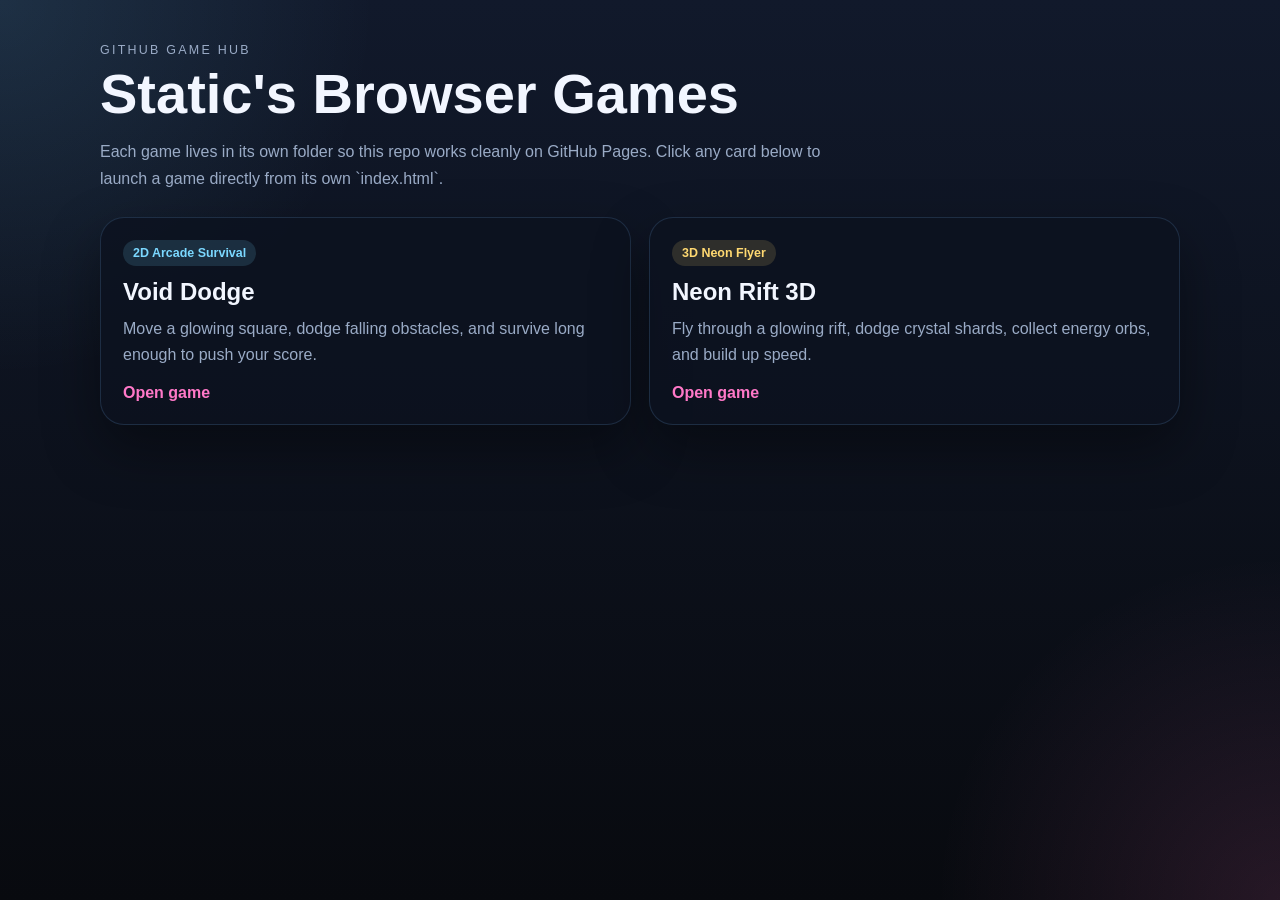
==== index.html @ f355d34e "first" ====
<!DOCTYPE html>
<html lang="en">
  <head>
    <meta charset="UTF-8" />
    <meta name="viewport" content="width=device-width, initial-scale=1.0" />
    <title>Static's Browser Games</title>
    <style>
      :root {
        color-scheme: dark;
        --bg0: #080a0f;
        --bg1: #11192b;
        --panel: rgba(12, 18, 32, 0.84);
        --panel-border: rgba(127, 187, 255, 0.16);
        --text: #f2f6ff;
        --muted: #9aabc6;
        --cyan: #7bd8ff;
        --gold: #ffd971;
        --pink: #ff78c8;
      }

      * {
        box-sizing: border-box;
      }

      body {
        margin: 0;
        min-height: 100vh;
        font-family: "Segoe UI", Tahoma, Geneva, Verdana, sans-serif;
        color: var(--text);
        background:
          radial-gradient(circle at top left, rgba(123, 216, 255, 0.12), transparent 24%),
          radial-gradient(circle at bottom right, rgba(255, 120, 200, 0.12), transparent 22%),
          linear-gradient(180deg, var(--bg1), var(--bg0));
      }

      main {
        width: min(1080px, calc(100vw - 28px));
        margin: 0 auto;
        padding: 40px 0 52px;
      }

      .hero {
        margin-bottom: 24px;
      }

      .eyebrow {
        margin: 0 0 8px;
        color: var(--muted);
        font-size: 0.78rem;
        letter-spacing: 0.18em;
        text-transform: uppercase;
      }

      h1 {
        margin: 0 0 12px;
        font-size: clamp(2rem, 5vw, 3.5rem);
      }

      .hero p {
        margin: 0;
        max-width: 760px;
        line-height: 1.7;
        color: var(--muted);
      }

      .grid {
        display: grid;
        grid-template-columns: repeat(auto-fit, minmax(280px, 1fr));
        gap: 18px;
      }

      .card {
        display: block;
        padding: 22px;
        border-radius: 24px;
        text-decoration: none;
        color: inherit;
        background: var(--panel);
        border: 1px solid var(--panel-border);
        box-shadow: 0 24px 56px rgba(0, 0, 0, 0.38);
        transition: transform 140ms ease, border-color 140ms ease, box-shadow 140ms ease;
      }

      .card:hover,
      .card:focus-visible {
        transform: translateY(-2px);
        border-color: rgba(255, 255, 255, 0.2);
        box-shadow: 0 28px 60px rgba(0, 0, 0, 0.46);
      }

      .badge {
        display: inline-block;
        margin-bottom: 12px;
        padding: 6px 10px;
        border-radius: 999px;
        font-size: 0.78rem;
        font-weight: 700;
      }

      .badge.cyan {
        background: rgba(123, 216, 255, 0.14);
        color: var(--cyan);
      }

      .badge.gold {
        background: rgba(255, 217, 113, 0.14);
        color: var(--gold);
      }

      .card h2 {
        margin: 0 0 10px;
        font-size: 1.5rem;
      }

      .card p {
        margin: 0 0 16px;
        line-height: 1.65;
        color: var(--muted);
      }

      .meta {
        color: var(--pink);
        font-weight: 700;
      }
    </style>
  </head>
  <body>
    <main>
      <section class="hero">
        <p class="eyebrow">GitHub Game Hub</p>
        <h1>Static's Browser Games</h1>
        <p>
          Each game lives in its own folder so this repo works cleanly on GitHub Pages.
          Click any card below to launch a game directly from its own `index.html`.
        </p>
      </section>

      <section class="grid">
        <a class="card" href="./games/void-dodge/index.html">
          <span class="badge cyan">2D Arcade Survival</span>
          <h2>Void Dodge</h2>
          <p>
            Move a glowing square, dodge falling obstacles, and survive long enough to push your score.
          </p>
          <span class="meta">Open game</span>
        </a>

        <a class="card" href="./games/neon-rift-3d/index.html">
          <span class="badge gold">3D Neon Flyer</span>
          <h2>Neon Rift 3D</h2>
          <p>
            Fly through a glowing rift, dodge crystal shards, collect energy orbs, and build up speed.
          </p>
          <span class="meta">Open game</span>
        </a>
      </section>
    </main>
  </body>
</html>
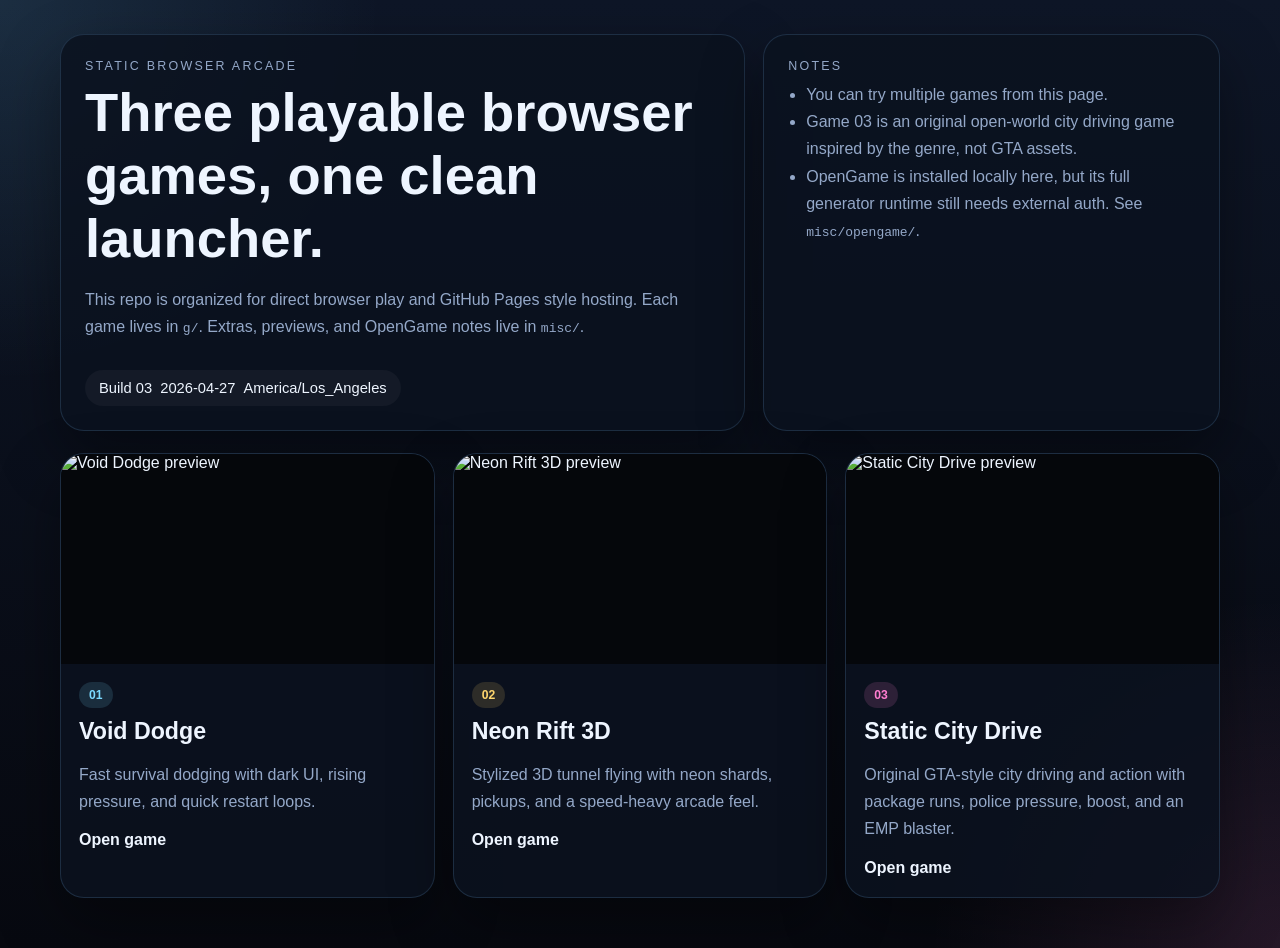
==== commit 76d39c65: "GTA" ====
--- a/index.html
+++ b/index.html
@@ -3,155 +3,62 @@
   <head>
     <meta charset="UTF-8" />
     <meta name="viewport" content="width=device-width, initial-scale=1.0" />
-    <title>Static's Browser Games</title>
+    <title>Static's Browser Arcade</title>
     <style>
-      :root {
-        color-scheme: dark;
-        --bg0: #080a0f;
-        --bg1: #11192b;
-        --panel: rgba(12, 18, 32, 0.84);
-        --panel-border: rgba(127, 187, 255, 0.16);
-        --text: #f2f6ff;
-        --muted: #9aabc6;
-        --cyan: #7bd8ff;
-        --gold: #ffd971;
-        --pink: #ff78c8;
-      }
-
-      * {
-        box-sizing: border-box;
-      }
-
-      body {
-        margin: 0;
-        min-height: 100vh;
-        font-family: "Segoe UI", Tahoma, Geneva, Verdana, sans-serif;
-        color: var(--text);
-        background:
-          radial-gradient(circle at top left, rgba(123, 216, 255, 0.12), transparent 24%),
-          radial-gradient(circle at bottom right, rgba(255, 120, 200, 0.12), transparent 22%),
-          linear-gradient(180deg, var(--bg1), var(--bg0));
-      }
-
-      main {
-        width: min(1080px, calc(100vw - 28px));
-        margin: 0 auto;
-        padding: 40px 0 52px;
-      }
-
-      .hero {
-        margin-bottom: 24px;
-      }
-
-      .eyebrow {
-        margin: 0 0 8px;
-        color: var(--muted);
-        font-size: 0.78rem;
-        letter-spacing: 0.18em;
-        text-transform: uppercase;
-      }
-
-      h1 {
-        margin: 0 0 12px;
-        font-size: clamp(2rem, 5vw, 3.5rem);
-      }
-
-      .hero p {
-        margin: 0;
-        max-width: 760px;
-        line-height: 1.7;
-        color: var(--muted);
-      }
-
-      .grid {
-        display: grid;
-        grid-template-columns: repeat(auto-fit, minmax(280px, 1fr));
-        gap: 18px;
-      }
-
-      .card {
-        display: block;
-        padding: 22px;
-        border-radius: 24px;
-        text-decoration: none;
-        color: inherit;
-        background: var(--panel);
-        border: 1px solid var(--panel-border);
-        box-shadow: 0 24px 56px rgba(0, 0, 0, 0.38);
-        transition: transform 140ms ease, border-color 140ms ease, box-shadow 140ms ease;
-      }
-
-      .card:hover,
-      .card:focus-visible {
-        transform: translateY(-2px);
-        border-color: rgba(255, 255, 255, 0.2);
-        box-shadow: 0 28px 60px rgba(0, 0, 0, 0.46);
-      }
-
-      .badge {
-        display: inline-block;
-        margin-bottom: 12px;
-        padding: 6px 10px;
-        border-radius: 999px;
-        font-size: 0.78rem;
-        font-weight: 700;
-      }
-
-      .badge.cyan {
-        background: rgba(123, 216, 255, 0.14);
-        color: var(--cyan);
-      }
-
-      .badge.gold {
-        background: rgba(255, 217, 113, 0.14);
-        color: var(--gold);
-      }
-
-      .card h2 {
-        margin: 0 0 10px;
-        font-size: 1.5rem;
-      }
-
-      .card p {
-        margin: 0 0 16px;
-        line-height: 1.65;
-        color: var(--muted);
-      }
-
-      .meta {
-        color: var(--pink);
-        font-weight: 700;
-      }
+      :root { color-scheme: dark; --bg0:#070910; --bg1:#0e1627; --panel:rgba(11,18,31,.85); --panel-border:rgba(126,189,255,.16); --text:#eef5ff; --muted:#94a8c8; --cyan:#7bd9ff; --pink:#ff7dd0; --gold:#ffd66e; }
+      * { box-sizing: border-box; }
+      body { margin:0; min-height:100vh; font-family:"Segoe UI",Tahoma,Geneva,Verdana,sans-serif; color:var(--text); background:radial-gradient(circle at top left, rgba(123,217,255,.12), transparent 24%),radial-gradient(circle at bottom right, rgba(255,125,208,.12), transparent 22%),linear-gradient(180deg,var(--bg1),var(--bg0)); }
+      main { width:min(1160px, calc(100vw - 28px)); margin:0 auto; padding:34px 0 50px; }
+      .hero { display:grid; grid-template-columns:1.2fr .8fr; gap:18px; margin-bottom:22px; }
+      .panel,.game-card { background:var(--panel); border:1px solid var(--panel-border); border-radius:24px; box-shadow:0 26px 62px rgba(0,0,0,.38); }
+      .panel { padding:24px; }
+      .eyebrow { margin:0 0 8px; color:var(--muted); font-size:.78rem; letter-spacing:.18em; text-transform:uppercase; }
+      h1 { margin:0 0 12px; font-size:clamp(2rem, 5vw, 3.4rem); }
+      .lede,.meta p,.notes li { color:var(--muted); line-height:1.7; }
+      .stamp { display:inline-flex; gap:8px; margin-top:14px; padding:10px 14px; border-radius:999px; background:rgba(255,255,255,.04); color:var(--text); font-size:.92rem; }
+      .notes { margin:0; padding-left:18px; }
+      .grid { display:grid; grid-template-columns:repeat(auto-fit, minmax(300px, 1fr)); gap:18px; }
+      .game-card { overflow:hidden; text-decoration:none; color:inherit; transition:transform 140ms ease, border-color 140ms ease; }
+      .game-card:hover,.game-card:focus-visible { transform:translateY(-2px); border-color:rgba(255,255,255,.2); }
+      .thumb { width:100%; aspect-ratio:16/9; object-fit:cover; display:block; background:#05070b; }
+      .meta { padding:18px 18px 20px; }
+      .num { display:inline-block; margin-bottom:10px; padding:6px 10px; border-radius:999px; font-size:.76rem; font-weight:700; }
+      .n1 { background:rgba(123,217,255,.14); color:var(--cyan); } .n2 { background:rgba(255,214,110,.14); color:var(--gold); } .n3 { background:rgba(255,125,208,.14); color:var(--pink); }
+      h2 { margin:0 0 10px; font-size:1.45rem; }
+      .meta strong { color:var(--text); }
+      @media (max-width: 900px) { .hero { grid-template-columns:1fr; } }
     </style>
   </head>
   <body>
     <main>
       <section class="hero">
-        <p class="eyebrow">GitHub Game Hub</p>
-        <h1>Static's Browser Games</h1>
-        <p>
-          Each game lives in its own folder so this repo works cleanly on GitHub Pages.
-          Click any card below to launch a game directly from its own `index.html`.
-        </p>
+        <article class="panel">
+          <p class="eyebrow">Static Browser Arcade</p>
+          <h1>Three playable browser games, one clean launcher.</h1>
+          <p class="lede">This repo is organized for direct browser play and GitHub Pages style hosting. Each game lives in <code>g/</code>. Extras, previews, and OpenGame notes live in <code>misc/</code>.</p>
+          <div class="stamp"><span>Build 03</span><span>2026-04-27</span><span>America/Los_Angeles</span></div>
+        </article>
+        <aside class="panel">
+          <p class="eyebrow">Notes</p>
+          <ul class="notes">
+            <li>You can try multiple games from this page.</li>
+            <li>Game 03 is an original open-world city driving game inspired by the genre, not GTA assets.</li>
+            <li>OpenGame is installed locally here, but its full generator runtime still needs external auth. See <code>misc/opengame/</code>.</li>
+          </ul>
+        </aside>
       </section>
-
       <section class="grid">
-        <a class="card" href="./games/void-dodge/index.html">
-          <span class="badge cyan">2D Arcade Survival</span>
-          <h2>Void Dodge</h2>
-          <p>
-            Move a glowing square, dodge falling obstacles, and survive long enough to push your score.
-          </p>
-          <span class="meta">Open game</span>
+        <a class="game-card" href="./g/void-dodge/index.html">
+          <img class="thumb" src="./misc/assets/void-dodge-preview.svg" alt="Void Dodge preview" />
+          <div class="meta"><span class="num n1">01</span><h2>Void Dodge</h2><p>Fast survival dodging with dark UI, rising pressure, and quick restart loops.</p><strong>Open game</strong></div>
         </a>
-
-        <a class="card" href="./games/neon-rift-3d/index.html">
-          <span class="badge gold">3D Neon Flyer</span>
-          <h2>Neon Rift 3D</h2>
-          <p>
-            Fly through a glowing rift, dodge crystal shards, collect energy orbs, and build up speed.
-          </p>
-          <span class="meta">Open game</span>
+        <a class="game-card" href="./g/neon-rift-3d/index.html">
+          <img class="thumb" src="./misc/assets/neon-rift-preview.svg" alt="Neon Rift 3D preview" />
+          <div class="meta"><span class="num n2">02</span><h2>Neon Rift 3D</h2><p>Stylized 3D tunnel flying with neon shards, pickups, and a speed-heavy arcade feel.</p><strong>Open game</strong></div>
+        </a>
+        <a class="game-card" href="./g/static-city-drive/index.html">
+          <img class="thumb" src="./misc/assets/static-city-drive-preview.svg" alt="Static City Drive preview" />
+          <div class="meta"><span class="num n3">03</span><h2>Static City Drive</h2><p>Original GTA-style city driving and action with package runs, police pressure, boost, and an EMP blaster.</p><strong>Open game</strong></div>
         </a>
       </section>
     </main>
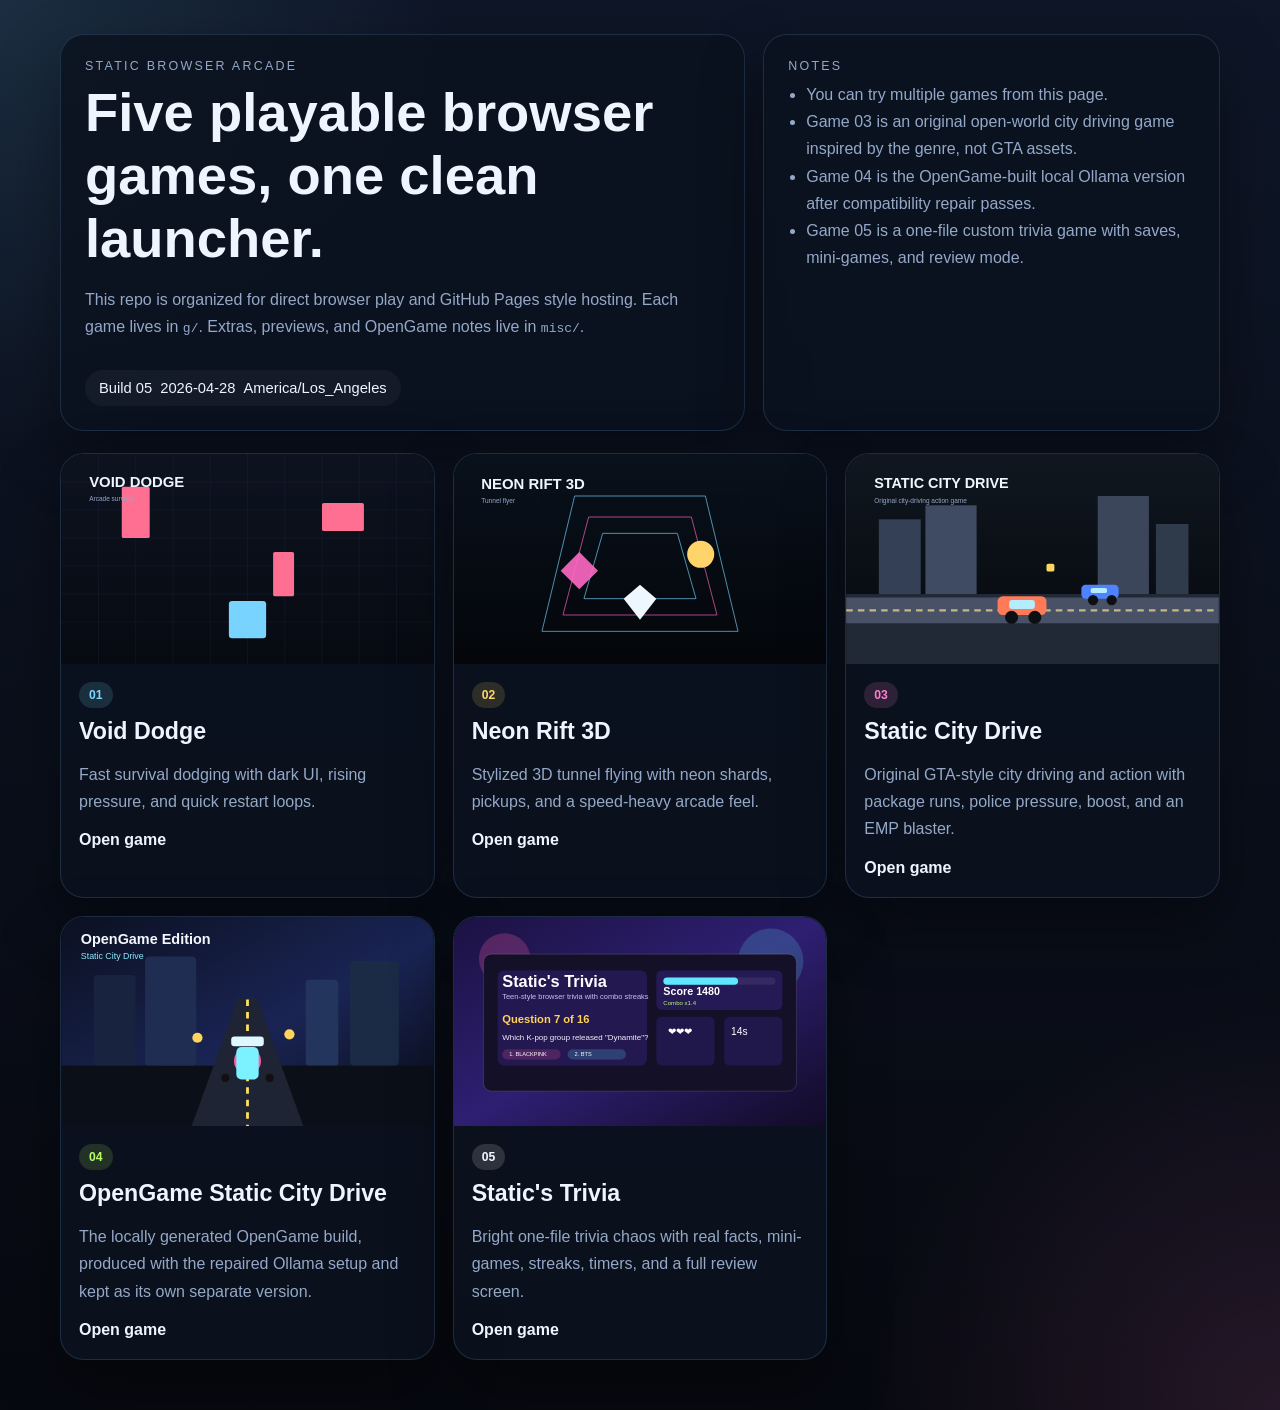
==== commit 02e791a5: "trivia and gta" ====
--- a/index.html
+++ b/index.html
@@ -23,7 +23,11 @@
       .thumb { width:100%; aspect-ratio:16/9; object-fit:cover; display:block; background:#05070b; }
       .meta { padding:18px 18px 20px; }
       .num { display:inline-block; margin-bottom:10px; padding:6px 10px; border-radius:999px; font-size:.76rem; font-weight:700; }
-      .n1 { background:rgba(123,217,255,.14); color:var(--cyan); } .n2 { background:rgba(255,214,110,.14); color:var(--gold); } .n3 { background:rgba(255,125,208,.14); color:var(--pink); }
+      .n1 { background:rgba(123,217,255,.14); color:var(--cyan); }
+      .n2 { background:rgba(255,214,110,.14); color:var(--gold); }
+      .n3 { background:rgba(255,125,208,.14); color:var(--pink); }
+      .n4 { background:rgba(184,255,102,.14); color:#b8ff66; }
+      .n5 { background:rgba(255,255,255,.14); color:#f2f6ff; }
       h2 { margin:0 0 10px; font-size:1.45rem; }
       .meta strong { color:var(--text); }
       @media (max-width: 900px) { .hero { grid-template-columns:1fr; } }
@@ -34,16 +38,17 @@
       <section class="hero">
         <article class="panel">
           <p class="eyebrow">Static Browser Arcade</p>
-          <h1>Three playable browser games, one clean launcher.</h1>
+          <h1>Five playable browser games, one clean launcher.</h1>
           <p class="lede">This repo is organized for direct browser play and GitHub Pages style hosting. Each game lives in <code>g/</code>. Extras, previews, and OpenGame notes live in <code>misc/</code>.</p>
-          <div class="stamp"><span>Build 03</span><span>2026-04-27</span><span>America/Los_Angeles</span></div>
+          <div class="stamp"><span>Build 05</span><span>2026-04-28</span><span>America/Los_Angeles</span></div>
         </article>
         <aside class="panel">
           <p class="eyebrow">Notes</p>
           <ul class="notes">
             <li>You can try multiple games from this page.</li>
             <li>Game 03 is an original open-world city driving game inspired by the genre, not GTA assets.</li>
-            <li>OpenGame is installed locally here, but its full generator runtime still needs external auth. See <code>misc/opengame/</code>.</li>
+            <li>Game 04 is the OpenGame-built local Ollama version after compatibility repair passes.</li>
+            <li>Game 05 is a one-file custom trivia game with saves, mini-games, and review mode.</li>
           </ul>
         </aside>
       </section>
@@ -60,6 +65,14 @@
           <img class="thumb" src="./misc/assets/static-city-drive-preview.svg" alt="Static City Drive preview" />
           <div class="meta"><span class="num n3">03</span><h2>Static City Drive</h2><p>Original GTA-style city driving and action with package runs, police pressure, boost, and an EMP blaster.</p><strong>Open game</strong></div>
         </a>
+        <a class="game-card" href="./g/opengame-static-city-drive/index.html">
+          <img class="thumb" src="./misc/assets/opengame-static-city-drive-preview.svg" alt="OpenGame Static City Drive preview" />
+          <div class="meta"><span class="num n4">04</span><h2>OpenGame Static City Drive</h2><p>The locally generated OpenGame build, produced with the repaired Ollama setup and kept as its own separate version.</p><strong>Open game</strong></div>
+        </a>
+        <a class="game-card" href="./g/statics-trivia/index.html">
+          <img class="thumb" src="./misc/assets/statics-trivia-preview.svg" alt="Static's Trivia preview" />
+          <div class="meta"><span class="num n5">05</span><h2>Static's Trivia</h2><p>Bright one-file trivia chaos with real facts, mini-games, streaks, timers, and a full review screen.</p><strong>Open game</strong></div>
+        </a>
       </section>
     </main>
   </body>
